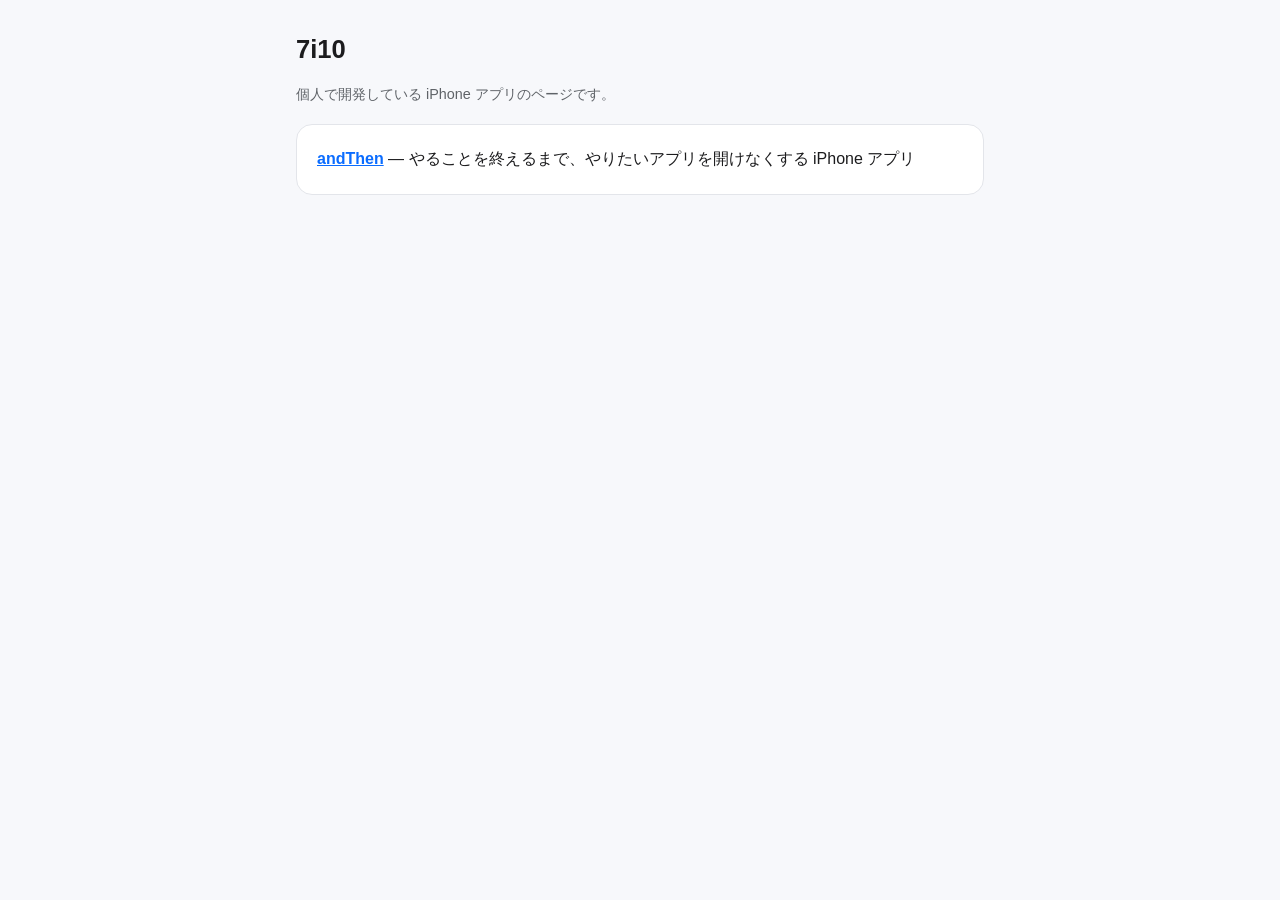
==== index.html @ 9c527f3a "andThen のサポート・プライバシーポリシー・利用規約と app-ads.txt を追加" ====
<!doctype html>
<html lang="ja">
<head>
<meta charset="utf-8">
<meta name="viewport" content="width=device-width, initial-scale=1">
<title>7i10</title>
<link rel="stylesheet" href="/style.css">
</head>
<body>
<main>
  <h1>7i10</h1>
  <p class="sub">個人で開発している iPhone アプリのページです。</p>
  <div class="card">
    <p><a href="/andthen/"><strong>andThen</strong></a> — やることを終えるまで、やりたいアプリを開けなくする iPhone アプリ</p>
  </div>
</main>
</body>
</html>
---- style.css ----
:root { --bg: #f7f8fb; --text: #1c1c1e; --sub: #5f6368; --accent: #0a6cff; --card: #ffffff; --line: #e3e5ea; }
@media (prefers-color-scheme: dark) {
  :root { --bg: #111214; --text: #f2f2f7; --sub: #a1a1a8; --accent: #4c9aff; --card: #1c1d20; --line: #2c2d31; }
}
* { box-sizing: border-box; }
body { margin: 0; background: var(--bg); color: var(--text); font: 16px/1.8 -apple-system, BlinkMacSystemFont, "Hiragino Sans", "Noto Sans JP", sans-serif; }
main { max-width: 720px; margin: 0 auto; padding: 32px 16px 64px; }
h1 { font-size: 1.6rem; line-height: 1.4; margin: 0 0 4px; }
h2 { font-size: 1.15rem; margin: 36px 0 8px; }
p, li { color: var(--text); }
.sub { color: var(--sub); font-size: 0.9rem; }
a { color: var(--accent); }
.wordmark { font-weight: 900; font-size: 2rem; letter-spacing: -0.02em; }
.wordmark span { color: var(--accent); }
.card { background: var(--card); border: 1px solid var(--line); border-radius: 16px; padding: 4px 20px; margin: 16px 0; }
nav { margin-top: 40px; padding-top: 16px; border-top: 1px solid var(--line); font-size: 0.9rem; }
nav a { margin-right: 16px; }
table { border-collapse: collapse; width: 100%; font-size: 0.9rem; }
th, td { border-bottom: 1px solid var(--line); padding: 8px 6px; text-align: left; vertical-align: top; }
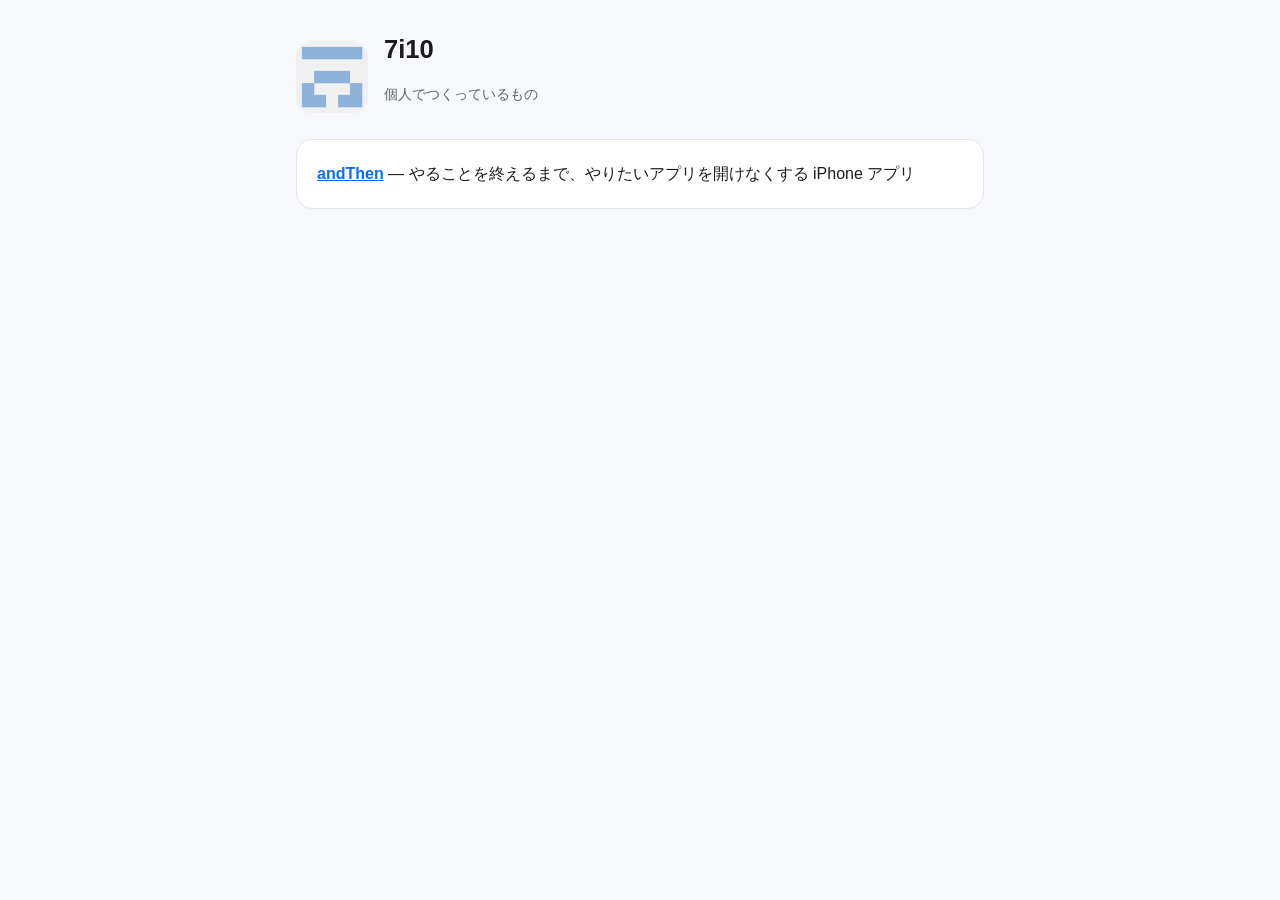
==== commit a5f76cd4: "トップに 7i10 のアイコン、利用規約とプライバシーポリシーを更新" ====
--- a/index.html
+++ b/index.html
@@ -4,12 +4,18 @@
 <meta charset="utf-8">
 <meta name="viewport" content="width=device-width, initial-scale=1">
 <title>7i10</title>
+<link rel="icon" href="/7i10.png">
 <link rel="stylesheet" href="/style.css">
 </head>
 <body>
 <main>
-  <h1>7i10</h1>
-  <p class="sub">個人で開発している iPhone アプリのページです。</p>
+  <header class="profile">
+    <img src="/7i10.png" alt="" width="72" height="72">
+    <div>
+      <h1>7i10</h1>
+      <p class="sub">個人でつくっているもの</p>
+    </div>
+  </header>
   <div class="card">
     <p><a href="/andthen/"><strong>andThen</strong></a> — やることを終えるまで、やりたいアプリを開けなくする iPhone アプリ</p>
   </div>
--- a/style.css
+++ b/style.css
@@ -17,3 +17,6 @@
 nav a { margin-right: 16px; }
 table { border-collapse: collapse; width: 100%; font-size: 0.9rem; }
 th, td { border-bottom: 1px solid var(--line); padding: 8px 6px; text-align: left; vertical-align: top; }
+.profile { display: flex; align-items: center; gap: 16px; margin-bottom: 8px; }
+.profile img { border-radius: 16px; flex: none; }
+.profile h1 { margin: 0; }
